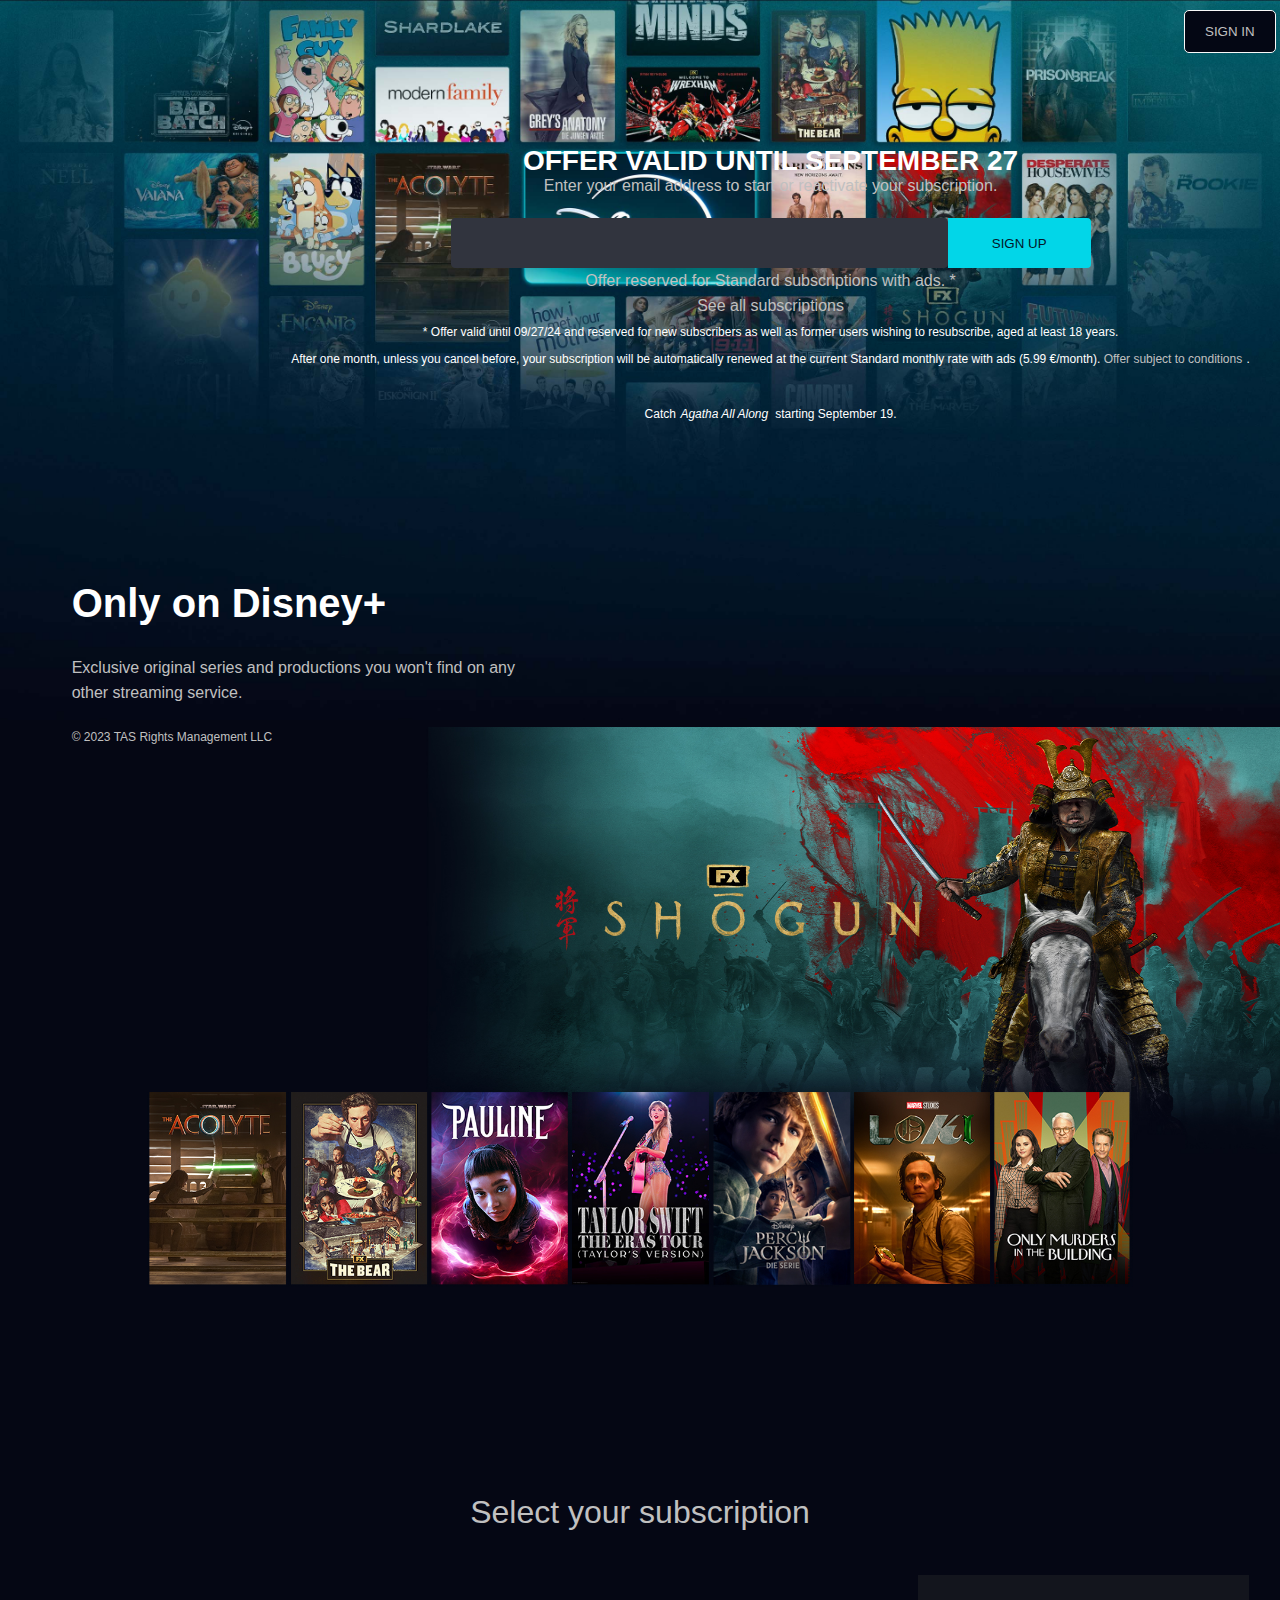
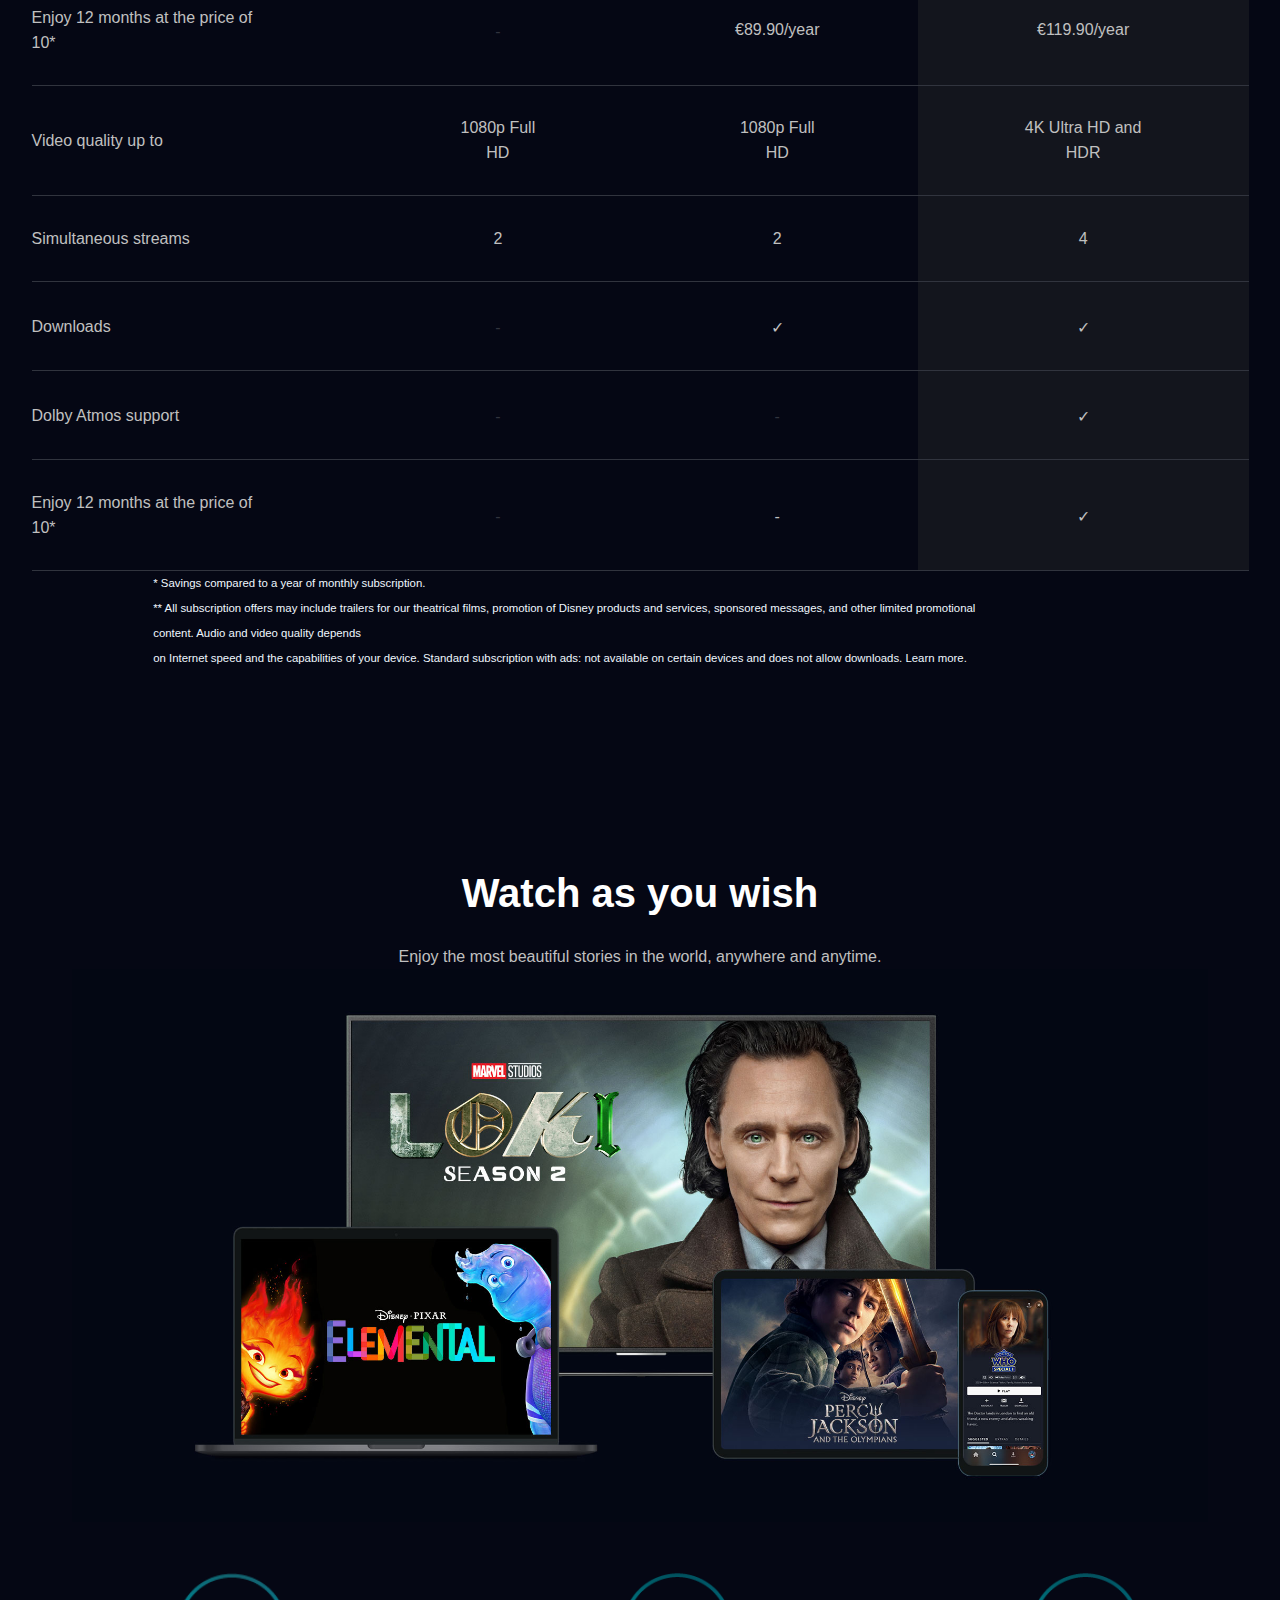
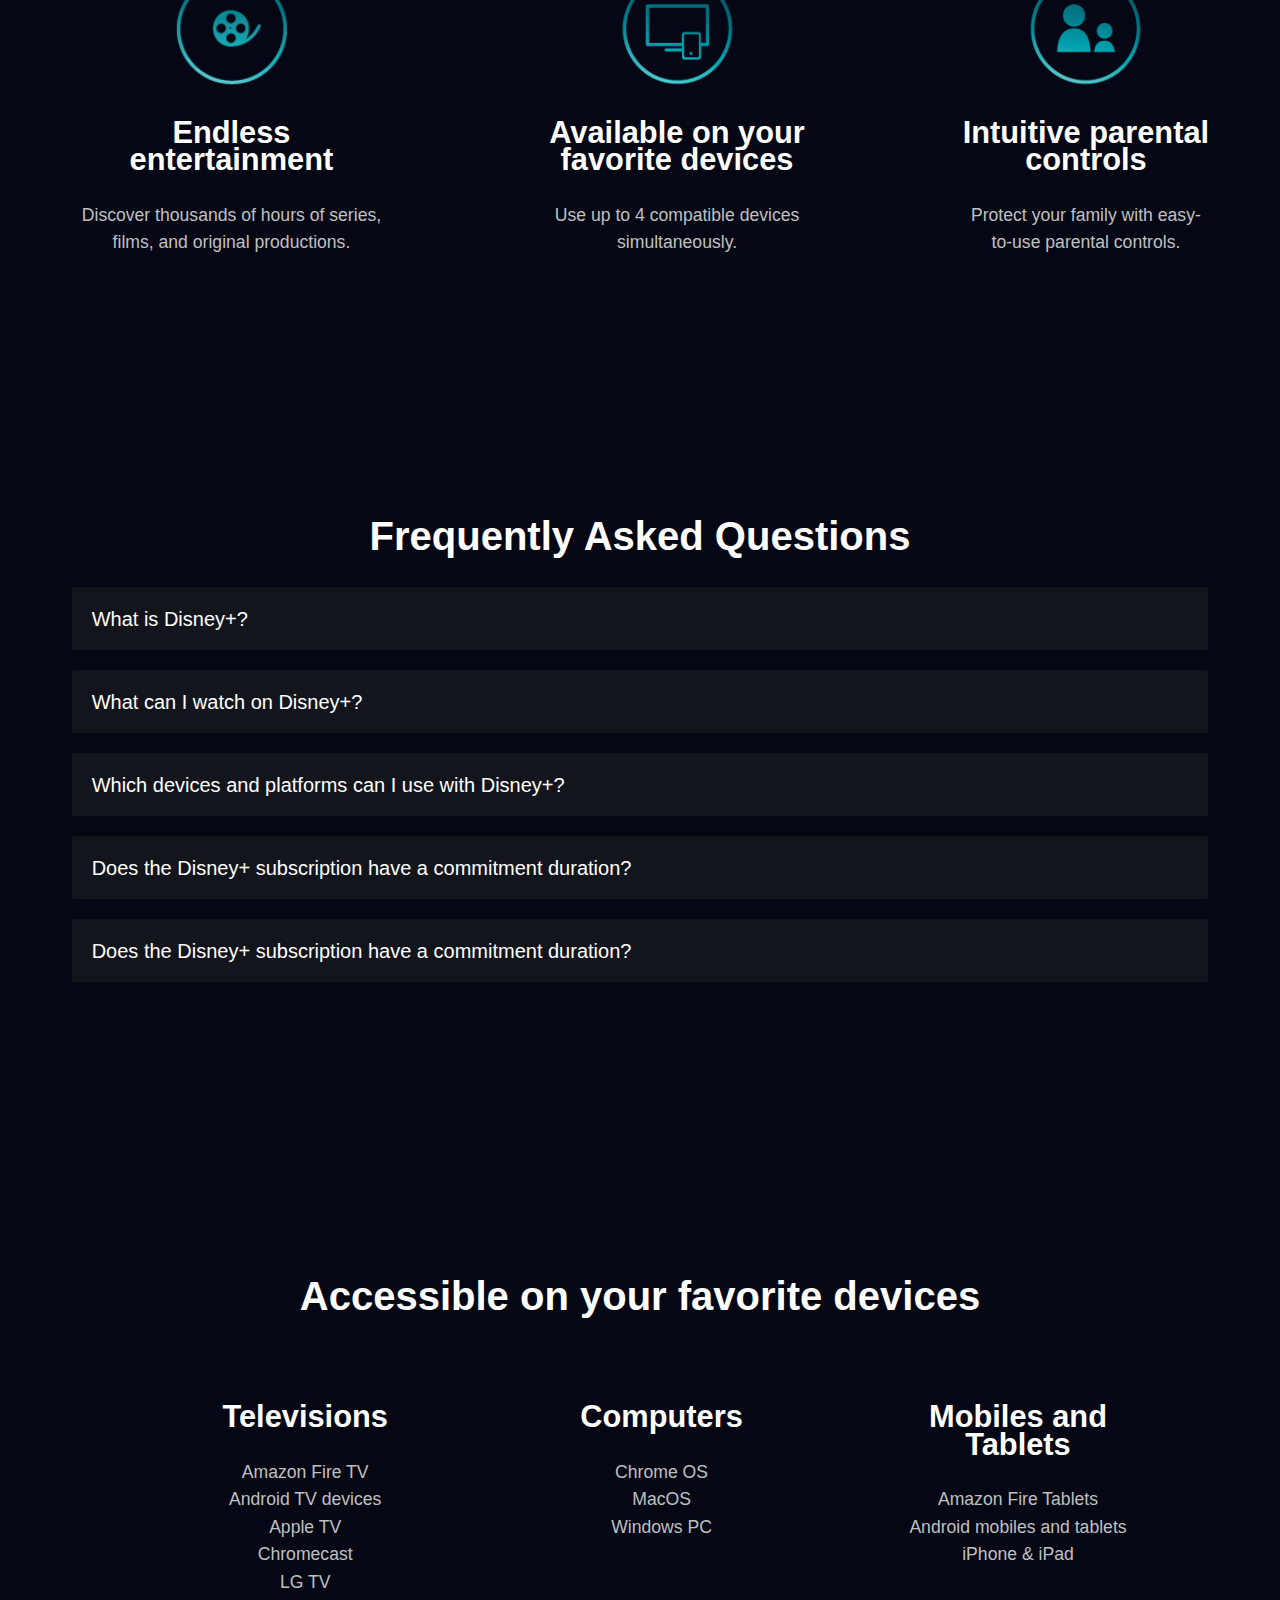
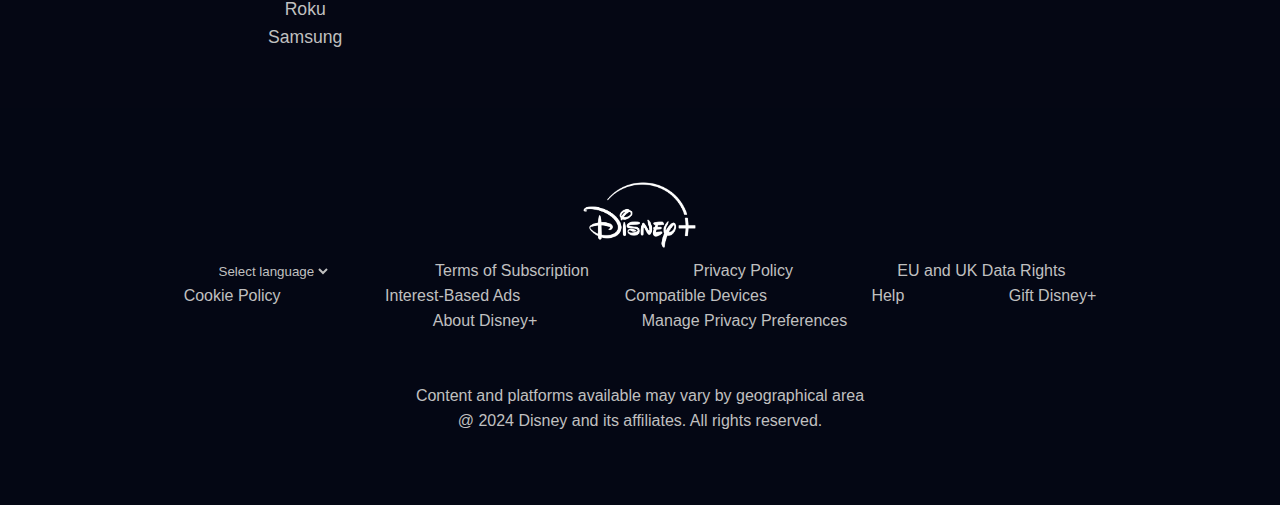
==== index-eng.html @ 4673ba77 "Add files via upload" ====
<!DOCTYPE html>
<html lang="en">

<head>
    <meta charset="UTF-8">
    <meta name="viewport" content="width=device-width, initial-scale=1.0">
    <title>Disney+ | Original Productions, Hit Movies, and Series</title>
    <link rel="icon" type="image" href="/img/favicon-v2.ico">
    <link rel="stylesheet" href="/css/style.css">
</head>

<body>

    <main>
        <section class="top-page">
            <a href="index.html"><button class="btn-1">SIGN IN</button></a>
            <img src="/img/original_2.jpeg" alt="signup">

            <div class="integrationcenter">
                <h3>OFFER VALID UNTIL SEPTEMBER 27</h3>
                <p class="offres">Enter your email address to start or reactivate your subscription.</p>
                <form id="form_0">
                    <div class="field">
                        <input id="email">
                    </div>
                    <div class="form-buttons">
                        <button class="register">
                            <span class="formspan">Sign Up</span>
                        </button>
                    </div>
                </form>

                <p class="offres">Offer reserved for Standard subscriptions with ads. *</p>
                <a class="lien" href="#">See all subscriptions</a>
                <p class="center">
                    <span class="xsmall">* Offer valid until 09/27/24 and reserved for new subscribers as well as
                        former users wishing to resubscribe, aged at least 18 years.</span><br>

                    <span class="xsmall">After one month, unless you cancel before, your subscription will be
                        automatically renewed at the current Standard monthly rate with ads (5.99 €/month).
                    </span>
                    <span class="xsmall"><a class="lien" href="#">Offer subject to conditions</a></span>
                    <span class="xsmall">.</span>
                    <br>
                    <br>
                    <span class="xsmall">Catch</span>
                    <i>
                        <span id="agatha" class="xsmall">Agatha All Along</span>
                    </i>
                    <span class="xsmall">starting September 19.</span>
                </p>
            </div>
            </img>
        </section>
        <img src="/img/original_4.jpeg" alt="content">
        <section class="align-content">
            <div class="integrationleft">
                <h2>
                    Only on Disney+
                </h2>
                <p>
                    Exclusive original series and productions you won't find on any
                <p>other streaming service.
                </p>
                <p class="xsmall"> © 2023 TAS Rights Management LLC</p>
            </div>
        </section>
        <div class="part3">
            <div class="title-tab">
                <center>
                    <h1>Select your subscription</h1>
                </center>
                <br>
                <br>
            </div>

            <div class="zone-tableau">
                <table>
                    <tr>
                        <td class="td1">Enjoy 12 months at the price of 10*</td>
                        <td class="td2">-<i class="fa fa-minus"></i></td>
                        <td>€89.90/year</td>
                        <td class="td4">€119.90/year</td>
                    </tr>

                    <tr></tr>
                    <td class="td1">Video quality up to</td>
                    <td>1080p Full HD</td>
                    <td>1080p Full HD</td>
                    <td class="td4">4K Ultra HD and HDR</td>
                    </tr>

                    <tr>
                        <td class="td1">Simultaneous streams</td>
                        <td>2</td>
                        <td>2</td>
                        <td class="td4">4</td>
                    </tr>

                    <tr>
                        <td class="td1">Downloads</td>
                        <td class="td2">-<i class="fa fa-minus"></i></td>
                        <td class="td3">✓<i class="fa fa-check"></i></td>
                        <td class="td4">✓<i class="fa fa-check"></i></td>
                    </tr>

                    <tr>
                        <td class="td1">Dolby Atmos support</td>
                        <td class="td2">-<i class="fa fa-minus"></i></td>
                        <td class="td2">-<i class="fa fa-minus"></i></td>
                        <td class="td4">✓<i class="fa fa-check"></i></td>
                    </tr>

                    <tr>
                        <td class="td1">Enjoy 12 months at the price of 10*</td>
                        <td class="td2">-<i class="fa fa-minus"></i></td>
                        <td class="td3">-<i class="fa fa-check"></i></td>
                        <td class="td4">✓<i class="fa fa-check"></i></td>
                    </tr>


                </table>
                <span class="tbl-txt">
                    <p>
                        * Savings compared to a year of monthly subscription. <br>
                        ** All subscription offers may include trailers for our theatrical films, promotion of Disney
                        products and services, sponsored messages, and other limited promotional content. Audio and video quality depends <br>
                        on Internet speed and the capabilities of your device. Standard subscription with ads: not available on certain devices and does not allow downloads. <a href="#">Learn more</a>.
                    </p>
                </span>
            </div>
                <section>
                    <h2>Watch as you wish</h2>
                    <p>Enjoy the most beautiful stories in the world, anywhere and anytime.</p>
                    <picture>
                        <img src="/img/original.jpeg" alt="loki">
                    </picture>
                    <ul class="grid-list2">
                        <li class="grid-center-item">
                            <picture>
                                <img class="logo" src="/img/logo-bobine-film.png" width="100" height="101"
                                    alt="film reel" loading="lazy">
                                <h3>Endless entertainment</h3>
                                <br>
                                <p>Discover thousands of hours of series, films, and original productions.</p>
                            </picture>
                        </li>
                        <li class="grid-center-item">
                            <picture>
                                <img class="logo" src="/img/logo-ecran-couleur.png" width="100" height="101"
                                    alt="screen" loading="lazy">
                                <h3>Available on your favorite devices</h3>
                                <br>
                                <p>Use up to 4 compatible devices simultaneously.</p>
                            </picture>
                        </li>
                        <li class="grid-center-item">
                            <picture>
                                <img class="logo" src="/img/original_9.png" width="100" height="101" alt="control"
                                    loading="lazy">
                                <h3>Intuitive parental controls</h3>
                                <br>
                                <p>Protect your family with easy-to-use parental controls.</p>
                            </picture>
                        </li>
                    </ul>
                </section>
                <section>
                    <h2>Frequently Asked Questions</h2>
                    <div class="faq-container dropdown">
                        <button class=" bloc-top">
                            <span>What is Disney+?</span>
                        </button>
                        <div class="bloc-links">
                            <ul>
                                <li>
                                    <span>
                                        Disney+ is the destination for the Disney, Pixar, Marvel, Star Wars, National
                                        Geographic, Star universes, and more.
                                    </span>
                                </li>
                            </ul>
                        </div>
                    </div>

                    <div class="dropdown">
                        <button class=" bloc-top">
                            <span>What can I watch on Disney+?</span>
                        </button>
                        <div class="bloc-links">
                            <ul>
                                <li>
                                    <span>
                                        Disney+ offers a collection of stories that continues to grow: <p>
                                            <br>
                                        • Exclusive original series and films <p>
                                            <br>
                                        • Timeless classics to recent hits from Walt Disney Animation Studios<p>
                                            <br>
                                        • More entertainment with comedies, dramas, stories inspired by true events, and many other contents<p>
                                            <br>
                                        • Touching stories for all ages animated by talented Pixar artists <p>
                                        <br>
                                        • The entire Star Wars saga and a large part of the Marvel cinematic universe <p>
                                        <br>
                                        • National Geographic documentaries, not to mention special productions and much more. <p>
                                        <br>
                                    </span>
                                </li>
                            </ul>
                        </div>
                    </div>

                    <div class="dropdown">
                        <button class="bloc-top">
                            <span>Which devices and platforms can I use with Disney+?</span>
                        </button>
                        <div class="bloc-links">
                            <ul>
                                <li>
                                    <span>
                                        • Premium (11.99 €/month or 119.90 €/year): Resolution up to 4K Ultra HD and HDR. 4 simultaneous streams. Downloads for offline viewing on up to 10 devices. Dolby Atmos sound on compatible content. Ad-free.<p>
                                        <br>
                                            • Standard (8.99 €/month or 89.90 €/year):
                                        Resolution up to 1080p Full HD. 2 simultaneous streams. Downloads for offline
                                        viewing
                                        on up to 10 devices. 5.1 surround sound on compatible content. Ad-free. <p>
                                            <br>
                                        • Standard with ads (5.99 €/month): Resolution up to 1080 p Full HD. 2 simultaneous
                                        streams.<p>
                                            <br>
                                         5.1 surround sound on compatible content. At the end of your
                                        subscription
                                        period, your subscription will automatically renew for the same period at the
                                        current
                                        Premium rate unless you cancel before or select a different offer. You can also
                                        gift a
                                        year of Disney+ to a friend or family member by clicking here. All subscription
                                        offers
                                        may include trailers for our theatrical films, promotional content for Disney
                                        products
                                        and services, sponsored messages, and other limited promotional content. Audio
                                        and video
                                        quality depends on internet speed and your device's capabilities. Standard
                                        subscription
                                        with ads: not available on certain devices, and does not allow downloads. Learn
                                        more.
                                    </span>
                                </li>
                            </ul>
                        </div>
                    </div>

                    <div class="dropdown">
                        <button class="bloc-top">
                            <span>Does the Disney+ subscription have a commitment duration?</span>
                        </button>
                        <div class="bloc-links">
                            <ul>
                                <li>
                                    <span>
                                        Disney+ is accessible on mobiles, web browsers, gaming consoles, TV boxes, and
                                        smart
                                        TVs. Click here for the complete list of compatible devices.
                                    </span>
                                </li>
                            </ul>
                        </div>
                    </div>

                    <div class="dropdown">
                        <button class="bloc-top">
                            <span>Does the Disney+ subscription have a commitment duration?</span>
                        </button>
                        <div class="bloc-links">
                            <ul>
                                <li>
                                    <span>
                                        Disney+ has no commitment, and you can cancel your subscription whenever you
                                        want.
                                        Cancellation will be effective at the end of the period for which you have paid.
                                        To
                                        unsubscribe, follow these 6 steps:

                                        Log in to www.DisneyPlus.com
                                        Select your profile
                                        Select Account
                                        Select your subscription
                                        Select Cancel Subscription
                                        Select Continue to cancel For more information, click here.
                                    </span>
                                </li>
                            </ul>
                        </div>
                    </div>
                    <script src="/jss/toggle-text.js"></script>
                </section>
                <section>
                    <h2>
                        Accessible on your favorite devices
                    </h2>
                    <ul class="grid-list">
                        <li class="grid-center-item2">
                            <picture>
                                <img class="logo2" src="/img/logo-television.png" alt="TV Icon" loading="lazy">
                            </picture>
                            <h3>Televisions</h3>
                            <br>
                            <p>
                                Amazon Fire TV<br>
                                Android TV devices<br>
                                Apple TV<br>
                                Chromecast<br>
                                LG TV<br>
                                Roku<br>
                                Samsung<br>
                            </p>
                        </li>
                        <li class="grid-center-item2">
                            <picture>
                                <img class="logo2" src="/img/logo-ecran-ordinateur.png" alt="Computer Icon"
                                    loading="lazy">
                            </picture>
                            <h3>Computers</h3>
                            <br>
                            <p>
                                Chrome OS<br>
                                MacOS<br>
                                Windows PC<br>
                            </p>
                        </li>
                        <li class="grid-center-item2">
                            <picture>
                                <img class="logo2" src="/img/logo-tablet.png" alt="Tablet Icon" loading="lazy">
                            </picture>
                            <h3>Mobiles and Tablets</h3>
                            <br>
                            <p>
                                Amazon Fire Tablets<br>
                                Android mobiles and tablets<br>
                                iPhone & iPad<br>
                            </p>
                        </li>
                        <li class="grid-center-item2">
                            <picture>
                                <img class="logo2" src="/img/logo-manette.png" alt="Game Console Icon" loading="lazy">
                            </picture>
                            <h3>Gaming Consoles</h3>
                            <br>
                            <p>
                                PS4<br>
                                PS5<br>
                                Xbox One<br>
                                Xbox Series X<br>
                                Xbox Series S<br>
                            </p>
                        </li>
                    </ul>
                </section>
    </main>
    <footer>
        <section>

            <div class="Disney">
                <picture>
                    <img class="logoD" src="/img/grand-logo-disney-plus.png" alt="Disney">
                </picture>
            </div>
            <div class="modalités">
                <ul class="grid-list3">
                    <select class="grid-center-item" id="language-select" onchange="changeLanguage()">
                        <option value="">Select language</option>
                        <option value="/index.html">Français</option>
                        <option value="/index-eng.html">English</option>
                    </select>

                    <script>
                        function changeLanguage() {
                            const select = document.getElementById('language-select');
                            const selectedValue = select.value;
                            if (selectedValue) {
                                window.location.href = selectedValue;
                            }
                        }
                    </script>
                    <li class="grid-center-item"><a href="#">Terms of Subscription</a></li>

                    <li class="grid-center-item"><a href="#">Privacy Policy</a></li>

                    <li class="grid-center-item"><a href="#">EU and UK Data Rights</a></li>

                    <li class="grid-center-item"><a href="#">Cookie Policy</a></li>

                    <li class="grid-center-item"><a href="#">Interest-Based Ads</a></li>

                    <li class="grid-center-item"><a href="#">Compatible Devices</a></li>

                    <li class="grid-center-item"><a href="#">Help</a></li>

                    <li class="grid-center-item"><a href="#">Gift Disney+</a></li>

                    <li class="grid-center-item"><a href="#">About Disney+</a></li>

                    <li class="grid-center-item"><a href="#">Manage Privacy Preferences</a></li>

                </ul>
            </div>

            <div class="copyright">
                <br>
                <br>
                <p>Content and platforms available may vary by geographical area</p>
                <p>@ 2024 Disney and its affiliates. All rights reserved.</p>
            </div>

        </section>
    </footer>
</body>

</html>
---- css/style.css ----
/* Réinitialisation des marges et paddings par défaut, et définition de la police globale */
* {
    margin: 0;
    padding: 0;
    font-family: sans-serif; /* Police sans-serif par défaut */
    font-style: normal;
    text-decoration: none;
    box-sizing: border-box; /* Facilite la gestion des tailles d'éléments */
    color: rgb(192, 192, 192); /* Couleur de texte par défaut */
    font-weight: 400;
    line-height: 25px; /* Hauteur de ligne pour améliorer la lisibilité */
    size: 18px; 
  }
  
  /* Styles pour les images, les rendant adaptables */
  img {
    width: 100%; /* Largeur complète */
    height: 100%; /* Hauteur complète */
    position: static; /* Position par défaut */
  }
  
  /* Styles pour le bouton principal */
  .btn-1 {
    padding: 8px 20px; /* Espacement interne */
    background-color: #040714; /* Couleur de fond sombre */
    border-radius: 5px; /* Coins arrondis */
    border: 1px solid #f9f9f9; /* Bordure claire */
    position: absolute; /* Positionnement absolu */
    margin-top: 10px; /* Marge supérieure */
    float: right; /* Alignement à droite */
    margin-left: 92.5%; /* Positionnement horizontal */
    cursor: pointer; /* Changement de curseur au survol */
  }
  
  /* Effets de survol pour le bouton */
  .btn-1:hover {
    background-color: rgb(224, 247, 247); /* Changement de couleur au survol */
    border-color: rgba(0, 0, 0, 0.8); /* Changement de couleur de bordure */
    transition: all .2s ease 0s; /* Transition douce */
    color: #040714; /* Changement de couleur de texte */
  }
  
  /* Flexbox pour la première section */
  .first {
    display: flex; /* Utilisation de flexbox */
  }
  
  /* Positionnement de la deuxième partie */
  .part2 {
    margin-bottom: 10%; /* Marge inférieure */
    position: absolute; /* Positionnement absolu */
  }
  
  /* Navigation principale (avant le défilement) */
  .nav-pre-sticky {
    width: 1054px; /* Largeur définie */
    height: 70px; /* Hauteur fixe */
    float: right; /* Alignement à droite */
    display: flex; /* Flexbox pour aligner les éléments */
    pointer-events: auto; /* Activation des événements de pointeur */
    position: absolute; /* Positionnement absolu */
  }
  
  /* Liste de navigation */
  .nav-list {
    justify-content: flex-end; /* Alignement à droite */
    width: 982px; /* Largeur fixe */
    height: 60px; /* Hauteur fixe */
    margin: 5px; /* Marge */
  }
  
  /* Éléments de la liste de navigation */
  .nav-list-item {
    list-style: none; /* Suppression des puces */
    width: auto; /* Largeur automatique */
    height: 50px; /* Hauteur fixe */
    margin: 5px; /* Marge */
    display: inline-flex; /* Alignement en ligne */
    background: rgba(0, 0, 0, 0.8); /* Couleur de fond semi-transparente */
    border: 1px solid silver; /* Bordure argentée */
    text-align: center; /* Centrage du texte */
    cursor: pointer; /* Curseur de main */
    align-items: center; /* Alignement vertical */
    vertical-align: middle; /* Alignement vertical */
    letter-spacing: 1.76px; /* Espacement entre les lettres */
    border-radius: 4px; /* Coins arrondis */
    padding: 0 16px; /* Espacement horizontal */
  }
  
  /* Style pour les éléments de la navigation au survol */
  .nav-list-item:hover {
    background-color: rgb(224, 247, 247); /* Changement de couleur au survol */
    border-color: rgba(0, 0, 0, 0.8); /* Changement de couleur de bordure */
    transition: all .2s ease 0s; /* Transition douce */
  }
  
  /* Styles pour les éléments de type 'item' */
  .item {
    width: auto; /* Largeur automatique */
    display: inline-flex; /* Alignement en ligne */
    text-transform: uppercase; /* Texte en majuscules */
    cursor: pointer; /* Curseur de main */
  }
  
  /* Changement de couleur au survol des items */
  .item:hover {
    color: black; /* Changement de couleur au survol */
  }
  
  /* Styles pour les sections de prix */
  .prix {
    width: 1839px; /* Largeur fixe */
    height: 337px; /* Hauteur fixe */
  }
  
  /* Styles de l'élément principal */
  main {
    background-color: #050714; /* Couleur de fond sombre */
  }
  
  /* En-tête */
  header {
    position: absolute; /* Positionnement absolu */
    width: 100%; /* Largeur complète */
  }
  
  /* Styles pour les légendes des tableaux */
  caption {
    caption-side: bottom; /* Position de la légende en bas */
    padding: 10px; /* Espacement */
    text-align: left; /* Alignement à gauche */
  }
  
  /* Logo */
  .logo {
    width: 100px; /* Largeur fixe du logo */
    height: 101px; /* Hauteur fixe du logo */
  }
  
  /* Styles supplémentaires pour les sections de prix */
  .prix {
    width: 700px; /* Largeur réduite pour une autre section */
    height: 128px; /* Hauteur fixe */
  }
  
  /* Styles pour les divs */
  div {
    height: auto; /* Hauteur automatique */
  }
  
  /* Styles pour les titres h3 */
  h3 {
    color: white; /* Couleur blanche */
    font-weight: bold; /* Texte en gras */
    font-size: 28px; /* Taille de police */
    margin-top: 24px; /* Marge supérieure */
    margin-bottom: 0; /* Pas de marge inférieure */
  }
  
  /* Styles pour les sous-titres */
  .subs {
    font-size: 16px; /* Taille de police pour les sous-titres */
    margin-top: 24px; /* Marge supérieure */
  }
  
  /* Styles pour les annonces */
  .ads {
    font-size: 16px; /* Taille de police pour les annonces */
    margin-top: 24px; /* Marge supérieure */
    margin: 20px 0 0; /* Marges */
  }
  
  /* Styles pour les liens */
  .link {
    margin-top: 24px; /* Marge supérieure */
    margin: 20px 0 0; /* Marges */
    border: none; /* Pas de bordure */
    color: #f9f9f9; /* Couleur de texte */
    cursor: pointer; /* Curseur de main */
    padding: 0; /* Pas de remplissage */
    text-align: inherit; /* Alignement de texte par défaut */
    text-decoration: underline; /* Soulignement */
  }
  
  /* Styles pour les petits textes */
  .xsmall {
    font-size: 12px; /* Taille de police réduite */
    margin-top: 24px; /* Marge supérieure */
    margin: 20px 0 0; /* Marges */
  }
  
  /* Style spécifique pour un élément avec l'ID 'agatha' */
  #agatha {
    font-style: italic; /* Italique */
  }
  
  /* Styles pour les listes en grille */
  .grid-list {
    gap: 24px; /* Espace entre les éléments */
    padding-left: 0; /* Pas de remplissage gauche */
    display: flex; /* Utilisation de flexbox */
    padding-left: 10%; /* Remplissage gauche */
    scale: 110%; /* Mise à l'échelle */
    padding-top: 15px; /* Remplissage supérieur */
  }
  
  /* Styles pour la deuxième liste en grille */
  .grid-list2 {
    gap: 24px; /* Espace entre les éléments */
    display: flex; /* Utilisation de flexbox */
    scale: 110%; /* Mise à l'échelle */
    margin-top: 5%; /* Marge supérieure */
  }
  
  /* Styles pour les sections */
  section {
    text-align: center; /* Centrage du texte */
    background-position: 50%; /* Position de fond */
    background-repeat: no-repeat; /* Pas de répétition de fond */
    background-size: cover; /* Couverture de fond */
    box-sizing: border-box; /* Gestion des tailles d'éléments */
    padding: 5.6vw; /* Remplissage responsive */
    position: relative; /* Position relative */
  }
  
  /* Styles pour les éléments centrés dans la grille */
  .grid-center-item {
    box-sizing: border-box; /* Gestion des tailles d'éléments */
    display: flex; /* Utilisation de flexbox */
    flex-direction: column; /* Direction de la colonne */
    list-style: none; /* Suppression des puces */
    position: relative; /* Position relative */
    display: inline-block; /* Alignement en ligne */
    margin: 0 50px; /* Marges latérales */
    align-items: center; /* Alignement centré */
  }
  
  /* Styles pour les titres h2 */
  h2 {
    color: white; /* Couleur blanche */
    font-weight: 700; /* Gras */
    font-size: 40px; /* Taille de police */
    line-height: 1.4px; /* Hauteur de ligne */
    margin-bottom: 50px; /* Marge inférieure */
    margin-top: 150px; /* Marge supérieure */
  }
  
  /* Styles pour la section FAQ */
  .faq {
    background-color: #13151d; /* Couleur de fond sombre */
    box-sizing: border-box; /* Gestion des tailles d'éléments */
    margin-top: 16px; /* Marge supérieure */
    text-align: left; /* Alignement à gauche */
    width: 100%; /* Largeur complète */
    height: 72px; /* Hauteur fixe */
  }
  
  /* Styles pour les boutons avec un signe plus */
  .plus::before {
    content: "+"; /* Affiche un signe plus */
    color: white; /* Couleur blanche */
    font-size: 40px; /* Taille de police */
  }
  
  /* Style pour le bouton FAQ */
  .faq-button {
    background: 0 0; /* Pas de fond */
    border: none; /* Pas de bordure */
    cursor: pointer; /* Curseur de main */
    margin: 0; /* Pas de marge */
    padding: 24px; /* Remplissage */
    text-align: inherit; /* Alignement de texte par défaut */
    width: 100%; /* Largeur complète */
  }
  
  /* Styles pour les éléments span */
  span {
    color: white; /* Couleur blanche */
    font-style: bold; /* Texte en gras (non valide, utiliser font-weight à la place) */
  }
  
  /* Logo pour un autre élément */
  .logo2 {
    width: 200px; /* Largeur fixe du logo */
  }
  
  /* Styles pour les éléments de la grille */
  .grid-center-item2 {
    box-sizing: border-box; /* Gestion des tailles d'éléments */
    display: flex; /* Utilisation de flexbox */
    flex-direction: column; /* Direction de la colonne */
    list-style: none; /* Suppression des puces */
    position: relative; /* Position relative */
    align-items: center; /* Alignement centré */
    margin: 0 50px; /* Marges latérales */
  }
  
  /* Styles pour le pied de page */
  footer {
    background: #040714; /* Couleur de fond sombre */
  }
  
  /* Logo pour le pied de page */
  .logoD {
    width: 120px; /* Largeur fixe du logo */
    height: 72px; /* Hauteur fixe du logo */
  }
  
  /* Alignement des contenus */
  .align-content {
    align-items: center; /* Alignement vertical centré */
    display: flex; /* Utilisation de flexbox */
    text-align: start; /* Alignement de texte au début */
  }
  
  /* Styles pour le contenu supérieur */
  .align-content2 {
    padding: 0%; /* Pas de remplissage */
    margin: 0%; /* Pas de marge */
  }
  
  /* Styles pour la partie supérieure de la page */
  .top-page {
    padding: 0%; /* Pas de remplissage */
    margin: 0%; /* Pas de marge */
  }
  
  /* Styles pour le centre d'intégration */
  .integrationcenter {
    position: absolute; /* Positionnement absolu */
    text-align: center; /* Centrage du texte */
    z-index: 1; /* Z-index pour la superposition */
    bottom: 300px; /* Position à 300px du bas */
    left: 22.75%; /* Positionnement horizontal */
  }
  
  /* Alignement à gauche pour un élément d'intégration */
  .integrationleft {
    position: absolute; /* Positionnement absolu */
    text-align: left; /* Alignement à gauche */
    z-index: 1; /* Z-index pour la superposition */
    margin-left: 0%; /* Pas de marge gauche */
    bottom: 750px; /* Position à 750px du bas */
  }
  
  /* Styles pour le formulaire */
  form {
    margin-top: 20px; /* Marge supérieure */
    display: flex; /* Utilisation de flexbox */
    max-width: 640px; /* Largeur maximale */
    margin-left: auto; /* Centrage horizontal */
    margin-right: auto; /* Centrage horizontal */
  }
  
  /* Styles pour les champs du formulaire */
  .field {
    flex-grow: 1; /* Croissance flexible */
    width: auto; /* Largeur automatique */
  }
  
  /* Styles pour le champ email */
  #email {
    border-radius: 4px 0 0 4px; /* Coins arrondis */
    box-sizing: border-box; /* Gestion des tailles d'éléments */
    width: 100%; /* Largeur complète */
    height: 50px; /* Hauteur fixe */
    padding: 0 12px; /* Remplissage horizontal */
    background-color: #31343e; /* Couleur de fond sombre */
    border: 1px solid #31343e; /* Bordure sombre */
    border-radius: 4px; /* Coins arrondis */
    color: silver; /* Couleur de texte */
    display: block; /* Affichage en bloc */
    font-size: inherit; /* Taille de police héritée */
  }
  
  /* Styles pour les boutons du formulaire */
  .form-buttons {
    align-items: center; /* Alignement vertical centré */
    border-radius: 4px; /* Coins arrondis */
    box-sizing: border-box; /* Gestion des tailles d'éléments */
    cursor: pointer; /* Curseur de main */
    display: inline-flex; /* Alignement en ligne */
    justify-content: center; /* Centrage horizontal */
    text-align: center; /* Centrage du texte */
    transition: all .2s ease 0s; /* Transition douce */
    vertical-align: middle; /* Alignement vertical */
    font-weight: 400; /* Poids normal */
    letter-spacing: 1.76px; /* Espacement entre les lettres */
    text-decoration: none; /* Pas de soulignement */
  }
  
  /* Styles pour le bouton d'enregistrement */
  .register {
    background: #02d6e8; /* Couleur de fond claire */
    color: #02172a; /* Couleur de texte sombre */
    height: 50px; /* Hauteur fixe */
    max-width: 260px; /* Largeur maximale */
    padding: 8px 14px; /* Remplissage interne */
    border-radius: 0 4px 4px 0; /* Coins arrondis */
    margin: 0; /* Pas de marge */
    width: 100%; /* Largeur complète */
    border: none; /* Pas de bordure */
    font-family: inherit; /* Héritage de la police */
    cursor: pointer; /* Curseur de main */
    text-align: center; /* Centrage du texte */
  }
  
  /* Effet de survol pour le bouton d'enregistrement */
  .register:hover {
    background: #02B6C5; /* Changement de couleur au survol */
  }
  
  /* Styles pour les éléments span dans le formulaire */
  .formspan {
    text-transform: uppercase; /* Texte en majuscules */
    color: #02172a; /* Couleur de texte sombre */
  }
  
  /* Styles pour le menu déroulant */
  .dropdown {
    max-width: 100%; /* Largeur maximale */
    height: 63px; /* Hauteur fixe */
    margin: 20px auto; /* Marge verticale */
    transition: height 0.4s ease-in-out; /* Transition pour l'animation */
    clip-path: polygon(0% 0%, 100% 0%, 100% 100%, 0% 100%); /* Forme personnalisée */
    background-color: #13151d; /* Couleur de fond sombre */
    text-align: left; /* Alignement à gauche */
  }
  
  /* Styles pour la partie supérieure du menu déroulant */
  .bloc-top {
    margin: 0; /* Pas de marge */
    padding: 20px; /* Remplissage */
    display: block; /* Affichage en bloc */
    width: 100%; /* Largeur complète */
    border: none; /* Pas de bordure */
    outline: none; /* Pas de contour */
    font-size: 20px; /* Taille de police */
    display: flex; /* Utilisation de flexbox */
    justify-content: space-between; /* Espacement entre les éléments */
    align-items: center; /* Alignement centré */
    background: #13151D; /* Couleur de fond sombre */
    color: #f1f1f1; /* Couleur de texte claire */
    cursor: pointer; /* Curseur de main */
    border-radius: 5px; /* Coins arrondis */
    text-align: inherit; /* Alignement de texte par défaut */
  }
  
  /* Styles pour les images dans le bloc supérieur */
  .bloc-top img {
    width: 20px; /* Largeur fixe */
  }
  
  /* Styles pour les liens dans le menu déroulant */
  .bloc-links {
    padding: 0 22px; /* Remplissage latéral */
  }
  
  /* Styles pour les éléments de la liste dans le menu déroulant */
  .bloc-links li {
    list-style-type: none; /* Suppression des puces */
  }
  
  /* Styles pour les textes dans les éléments de la liste */
  .bloc-links li span {
    font-size: 18px; /* Taille de police */
    color: #f1f1f1; /* Couleur de texte claire */
    margin-left: 5px; /* Marge gauche */
  }
  
  /* Styles pour le dernier élément de la liste */
  .bloc-links li:last-child {
    padding-bottom: 2px; /* Marge inférieure */
  }
  
  /* Styles pour le contenu du menu déroulant */
  .dropdown-content {
    display: none; /* Masqué par défaut */
    position: absolute; /* Positionnement absolu */
    left: 50%; /* Positionnement horizontal */
    transform: translateX(-50%); /* Centrage horizontal */
    background-color: #13151d; /* Couleur de fond sombre */
    box-shadow: 0 8px 16px rgba(0, 0, 0, 0.2); /* Ombre */
    z-index: 1; /* Z-index pour la superposition */
  }
  
  /* Affichage du contenu lors du survol */
  .bloc-top:hover + .dropdown-content {
    display: block; /* Affichage au survol */
  }
  
  /* Styles pour les éléments enfants dans le menu déroulant */
  .dropdown-content li {
    padding: 8px 16px; /* Espacement interne */
    border-bottom: 1px solid rgba(255, 255, 255, 0.1); /* Bordure inférieure */
  }
  
  /* Couleur de fond au survol des éléments du menu déroulant */
  .dropdown-content li:hover {
    background-color: #2e2e2e; /* Changement de couleur au survol */
  }
  
  /* Styles pour les boutons de fermeture */
  .close-button {
    position: absolute; /* Positionnement absolu */
    top: 10px; /* Position verticale */
    right: 10px; /* Position horizontale */
    cursor: pointer; /* Curseur de main */
    font-size: 24px; /* Taille de police */
    color: white; /* Couleur blanche */
  }
  
  /* Styles pour les modales */
  .modal {
    display: none; /* Masqué par défaut */
    position: fixed; /* Positionnement fixe */
    z-index: 999; /* Z-index pour la superposition */
    left: 0; /* Position horizontale */
    top: 0; /* Position verticale */
    width: 100%; /* Largeur complète */
    height: 100%; /* Hauteur complète */
    overflow: auto; /* Défilement si nécessaire */
    background-color: rgb(0,0,0); /* Fond noir transparent */
  }
  
  /* Styles pour le contenu de la modale */
  .modal-content {
    background-color: #fefefe; /* Couleur de fond clair */
    margin: 15% auto; /* Marge verticale */
    padding: 20px; /* Remplissage */
    border: 1px solid #888; /* Bordure */
    width: 80%; /* Largeur */
  }
  
  /* Styles pour le fond de la modale */
  .modal-background {
    background-color: rgba(0, 0, 0, 0.7); /* Fond sombre semi-transparent */
    position: fixed; /* Positionnement fixe */
    top: 0; /* Position verticale */
    left: 0; /* Position horizontale */
    width: 100%; /* Largeur complète */
    height: 100%; /* Hauteur complète */
    z-index: 998; /* Z-index pour la superposition */
  }
  
  /* Styles pour les éléments du formulaire dans la modale */
  .modal form {
    margin: 0; /* Pas de marge */
  }
  
  /* Styles pour les boutons de la modale */
  .modal .modal-button {
    background-color: #040714; /* Couleur de fond sombre */
    color: white; /* Couleur de texte blanche */
    padding: 10px 20px; /* Remplissage */
    border: none; /* Pas de bordure */
    border-radius: 5px; /* Coins arrondis */
    cursor: pointer; /* Curseur de main */
  }
  
  /* Effet de survol pour les boutons de la modale */
  .modal .modal-button:hover {
    background-color: #02d6e8; /* Changement de couleur au survol */
  }
  
  /* Styles pour le bouton de fermeture dans la modale */
  .modal .close-button {
    color: #aaa; /* Couleur gris clair */
    float: right; /* Alignement à droite */
    font-size: 28px; /* Taille de police */
    font-weight: bold; /* Texte en gras */
    line-height: 28px; /* Hauteur de ligne */
    cursor: pointer; /* Curseur de main */
  }
  
  /* Changement de couleur au survol du bouton de fermeture */
  .modal .close-button:hover,
  .modal .close-button:focus {
    color: black; /* Changement de couleur au survol */
    text-decoration: none; /* Pas de soulignement */
  }
  * {
    margin: 0;
    padding: 0;
    font-family: sans-serif;
    font-style: normal;
    text-decoration: none;
    box-sizing: border-box;
    color: rgb(192, 192, 192);
    font-weight: 400;
    line-height: 25px;
    size: 18px;
  
  }
  
  img {
    width: 100%;
    height: 100%;
    position: static;
  
  }
  
  
  .btn-1 {
    padding: 8px;
    padding-left: 20px;
    padding-right: 20px;
    background-color: #040714;
    border-radius: 5px;
    border: 1px;
    border-style: solid;
    border-color: #f9f9f9;
    position: absolute;
    margin-top: 10px;
    float: right;
    margin-left: 92.5%;
    cursor: pointer;
  }
  
  .btn-1:hover {
    background-color: rgb(224, 247, 247);
    border-color: rgba(0, 0, 0, 0.8);
    transition: all .2s ease 0s;
    color: #040714;
  }
  
  
  .first {
    display: flex;
  }
  
  .part2 {
    margin-bottom: 10%;
    position: absolute;
  }
  
  
  
  .nav-pre-sticky {
    width: 1054px;
    height: 70px;
    float: right;
    display: flex;
    pointer-events: auto;
    position: absolute;
  
  }
  
  .nav-list {
    justify-content: flex-end;
    width: 982px;
    height: 60px;
    margin: 5px;
  }
  
  
  
  .nav-list-item {
    list-style: none;
    width: auto;
    height: 50px;
    margin: 5px;
    display: inline-flex;
    background: rgba(0, 0, 0, 0.8);
    background-size: 50px;
    border: 1px;
    border-color: silver;
    border-style: solid;
    text-align: center;
    cursor: pointer;
    align-items: center;
    vertical-align: middle;
    letter-spacing: 1.76px;
    border-radius: 4px;
    padding-left: 16px;
    padding-right: 16px;
    float: right;
  
  }
  
  .nav ul li {
    display: inline-block;
  }
  
  .nav-list-item:hover {
    background-color: rgb(224, 247, 247);
    border-color: rgba(0, 0, 0, 0.8);
    transition: all .2s ease 0s;
  
  }
  
  .item {
    width: auto;
    display: inline-flex;
    text-transform: uppercase;
    cursor: pointer;
  }
  
  
  .item:hover {
    color: black;
  }
  
  
  
  .prix {
    width: 1839px;
    height: 337px;
  }
  
  main {
    background-color: #050714;
  
  }
  
  header {
    position: absolute;
    width: 100%;
  }
  
  caption {
    caption-side: bottom;
    padding: 10px;
    text-align: left;
  }
  
  .logo {
    width: 100px;
    height: 101px;
  
  }
  
  .prix {
    width: 700px;
    height: 128px;
  }
  
  
  div {
    height: auto;
  }
  
  
  
  h3 {
    color: white;
    font-style: bold;
    font-size: 28px;
    margin-top: 24px;
    margin-bottom: 0;
  }
  
  .subs {
    font-size: 16px;
    margin-top: 24px;
  }
  
  .ads {
    font-size: 16px;
    margin-top: 24px;
    margin: 20px 0 0;
  }
  
  .link {
    margin-top: 24px;
    margin: 20px 0 0;
    border: none;
    color: #f9f9f9;
    cursor: pointer;
    padding: 0;
    text-align: inherit;
    text-decoration: underline;
  }
  
  .xsmall {
    font-size: 12px;
    margin-top: 24px;
    margin: 20px 0 0;
  }
  
  #agatha {
    font-style: italic;
  }
  
  .grid-list {
    gap: 24px;
    padding-left: 0;
    display: flex;
    padding-left: 10%;
    scale: 110%;
    padding-top: 15px;
  }
  
  .grid-list2 {
    gap: 24px;
  
    display: flex;
  
    scale: 110%;
    margin-top: 5%;
  }
  
  section {
    text-align: center;
    background-position: 50%;
    background-repeat: no-repeat;
    background-size: cover;
    box-sizing: border-box;
    padding: 5.6vw;
    position: relative;
  }
  
  .grid-center-item {
    box-sizing: border-box;
    display: flex;
    flex-direction: column;
    list-style: none;
    position: relative;
    display: inline-block;
    margin: 0 50px;
    align-items: center;
  
  }
  
  h2 {
    color: white;
    font-weight: 700;
    font-size: 40px;
    line-height: 1, 4px;
    margin-bottom: 50px;
    margin-top: 150px;
  }
  
  .faq {
    background-color: #13151d;
    box-sizing: border-box;
    margin-top: 16px;
    text-align: left;
    width: 100%;
    height: 72px;
  
  }
  
  .plus::before {
    content: "+";
    color: white;
    font-size: 40px;
  }
  
  .plus::after {
    content: "";
  }
  
  
  .faq-button {
    background: 0 0;
    border: none;
    cursor: pointer;
    margin: 0;
    padding: 24px;
    text-align: inherit;
    width: 100%;
  }
  
  
  span {
    color: white;
    font-style: bold;
  
  }
  
  .logo2 {
    width: 200px;
  }
  
  .grid-center-item2 {
    box-sizing: border-box;
    display: flex;
    flex-direction: column;
    list-style: none;
    position: relative;
    align-items: center;
    margin: 0 50px;
  }
  
  footer {
    background: #040714;
  }
  
  .logoD {
    width: 120px;
    height: 72px;
  }
  
  
  
  .align-content {
    align-items: center;
    display: flex;
    text-align: start;
  }
  
  .align-content2 {
    padding: 0%;
    margin: 0%;
  }
  
  .top-page {
    padding: 0%;
    margin: 0%;
  }
  
  .integrationcenter {
    position: absolute;
    text-align: center;
    z-index: 1;
    bottom: 300px;
    left: 22.75%;
  }
  
  
  .integrationleft {
    position: absolute;
    text-align: left;
    z-index: 1;
    margin-left: 0%;
    bottom: 750px;
  }
  
  form {
    margin-top: 20px;
    display: flex;
    max-width: 640px;
    margin-left: auto;
    margin-right: auto;
  }
  
  
  .field {
    flex-grow: 1;
    width: auto;
  }
  
  
  
  #email {
    border-radius: 4px 0 0 4px;
    box-sizing: border-box;
    width: 100%;
    height: 50px;
    padding: 0 12px;
    background-color: #31343e;
    border: 1px solid #31343e;
    border-radius: 4px;
    color: silver;
    display: block;
    font-size: inherit;
  
  }
  
  .form-buttons {
    align-items: center;
    border-radius: 4px;
    box-sizing: border-box;
    cursor: pointer;
    display: inline-flex;
    justify-content: center;
    text-align: center;
    transition: all .2s ease 0s;
    vertical-align: middle;
    font-weight: 400;
    letter-spacing: 1.76px;
    text-decoration: none;
  }
  
  .register {
    background: #02d6e8;
    color: #02172a;
    height: 50px;
    max-width: 260px;
    padding: 8px 14px;
    border-radius: 0 4px 4px 0;
    margin: 0;
    padding-left: 44px;
    padding-right: 44px;
    width: 100%;
    border: none;
    font-family: inherit;
    cursor: pointer;
    text-align: center;
  }
  
  .register:hover {
    background: #02B6C5;
  
  }
  
  
  
  .formspan {
    text-transform: uppercase;
    color: #02172a;
  }
  
  .dropdown {
  
  
    max-width: 100%;
  
  
    height: 63px;
  
  
    margin: 20px auto;
  
  
    transition: height 0.4s ease-in-out;
  
  
    clip-path: polygon(0% 0%, 100% 0%, 100% 100%, 0% 100%);
  
  
    background-color: #13151d;
  
  
    text-align: left;
  
  
  }
  
  
  
  .bloc-top {
  
  
    margin: 0;
  
  
    padding: 20px;
  
  
    display: block;
  
  
    width: 100%;
  
  
    border: none;
  
  
    outline: none;
  
  
    font-size: 20px;
  
  
    display: flex;
  
  
    justify-content: space-between;
  
  
    align-items: center;
  
  
    background: #13151D;
  
  
    color: #f1f1f1;
  
  
    cursor: pointer;
  
  
    border-radius: 5px;
  
  
    text-align: inherit;
  
  
  }
  
  
  
  .bloc-top img {
  
  
    width: 20px;
  
  
  }
  
  
  
  
  
  
  .bloc-links {
  
  
    padding: 0 22px;
  
  
  }
  
  
  
  .bloc-links li {
  
  
    list-style-type: none;
  
  
  }
  
  
  
  
  
  
  .bloc-links li span {
  
  
    font-size: 18px;
  
  
    color: #f1f1f1;
  
  
    margin-left: 5px;
  
  
  }
  
  
  
  .bloc-links li:last-child {
  
  
    padding-bottom: 2px;
  
  
  }
  
  select {
    background-color: transparent;
    border: 0;
  }
  
  
  table {
    border-collapse: collapse;
    display: grid;
    justify-content: center;
    max-width: 1217px;
  }
  
  td {
  
    padding: 30px 90px;
    text-align: center;
    border-bottom: 1px solid;
    border-color: #31343E;
  }
  
  .td1 {
    text-align: left;
    padding-left: 0;
  }
  
  .td2 {
    color: #31343E;
  }
  
  i {
    font-size: 25px;
  }
  
  .td4 {
    background-color: #13151D;
  }
  
  .tbl-txt p {
    color: aliceblue;
    text-align: left;
    width: 80%;
    padding-left: 10%;
    font-size: 11.4px;
  }
  
  .tbl-txt a {
    color: aliceblue;
  }
  
  .ttle-tab {
    color: #fff;
  }
  
  .tbl-txt {
    text-align: left;
  
  }
  
  .zone-tableau{
    display: flex;
    flex-direction: column;
    margin-left: auto;
    margin-right: auto;
    max-width: 1217px;
  }
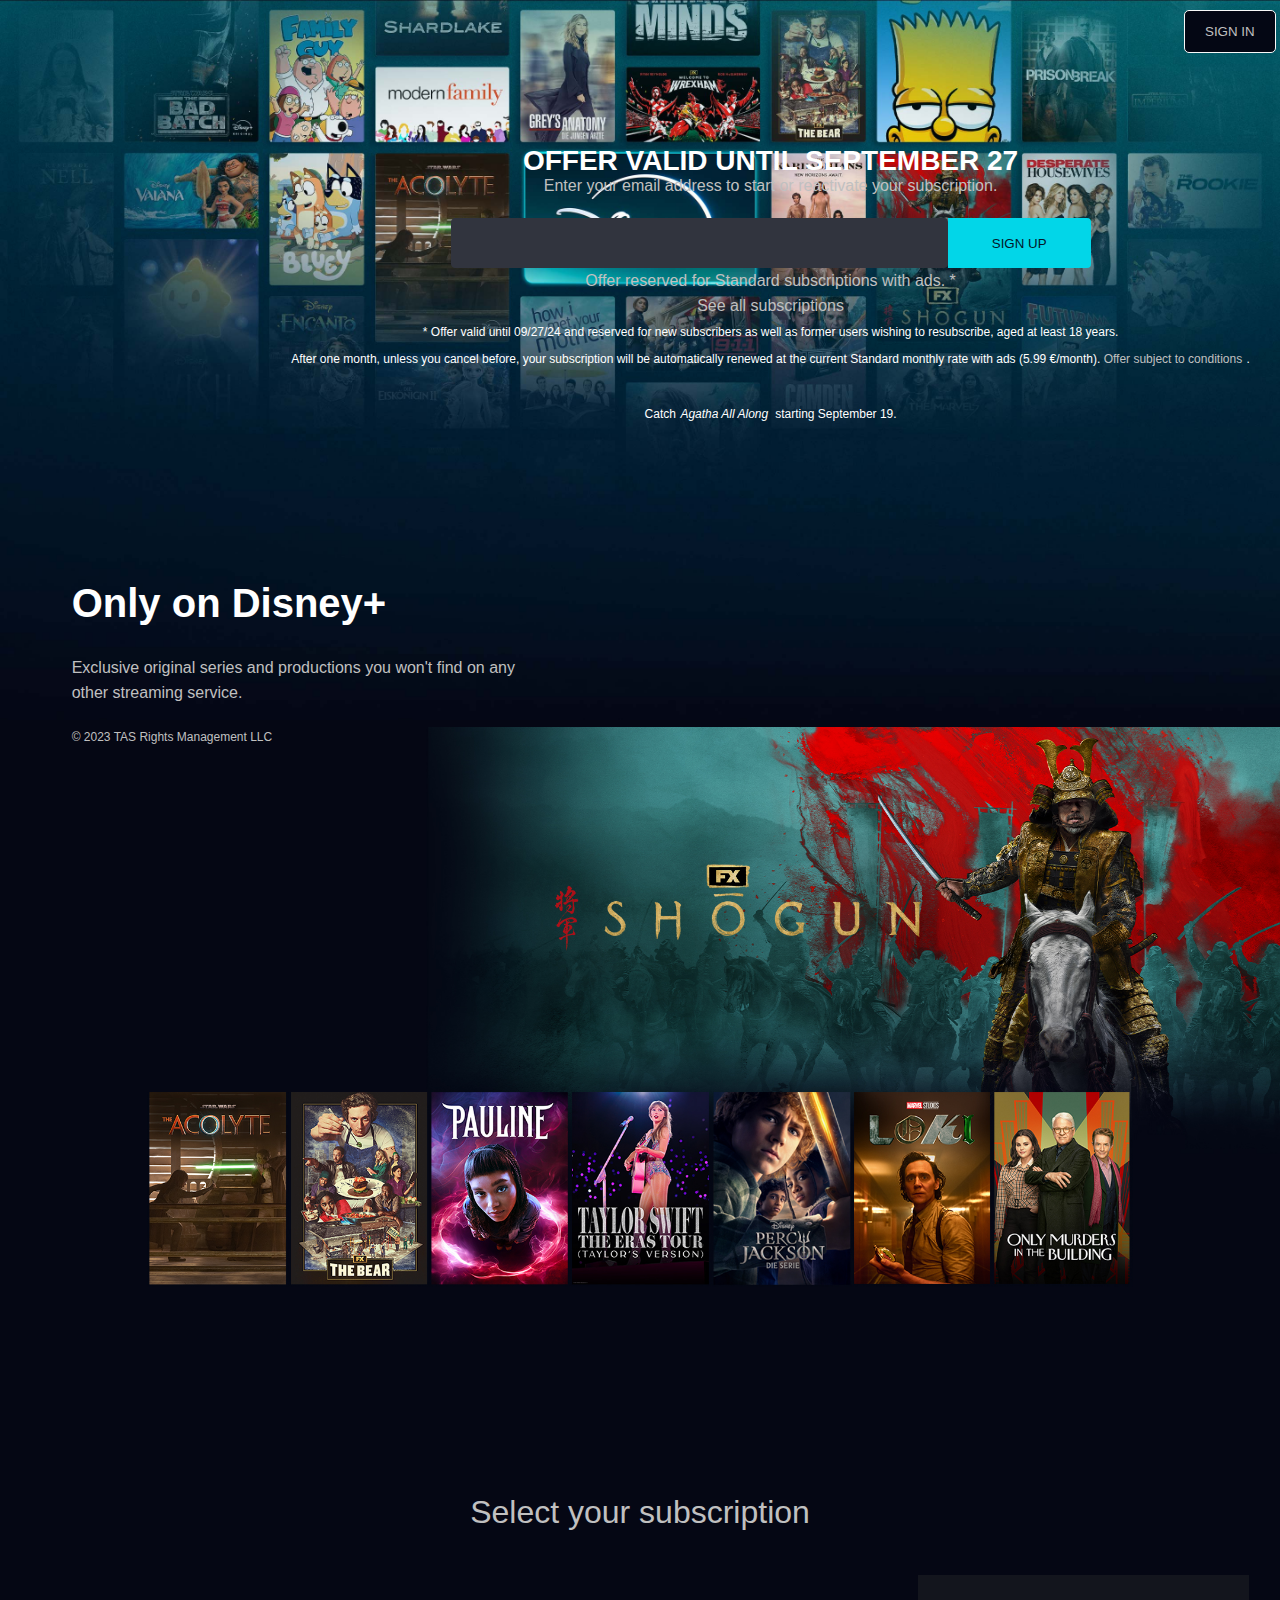
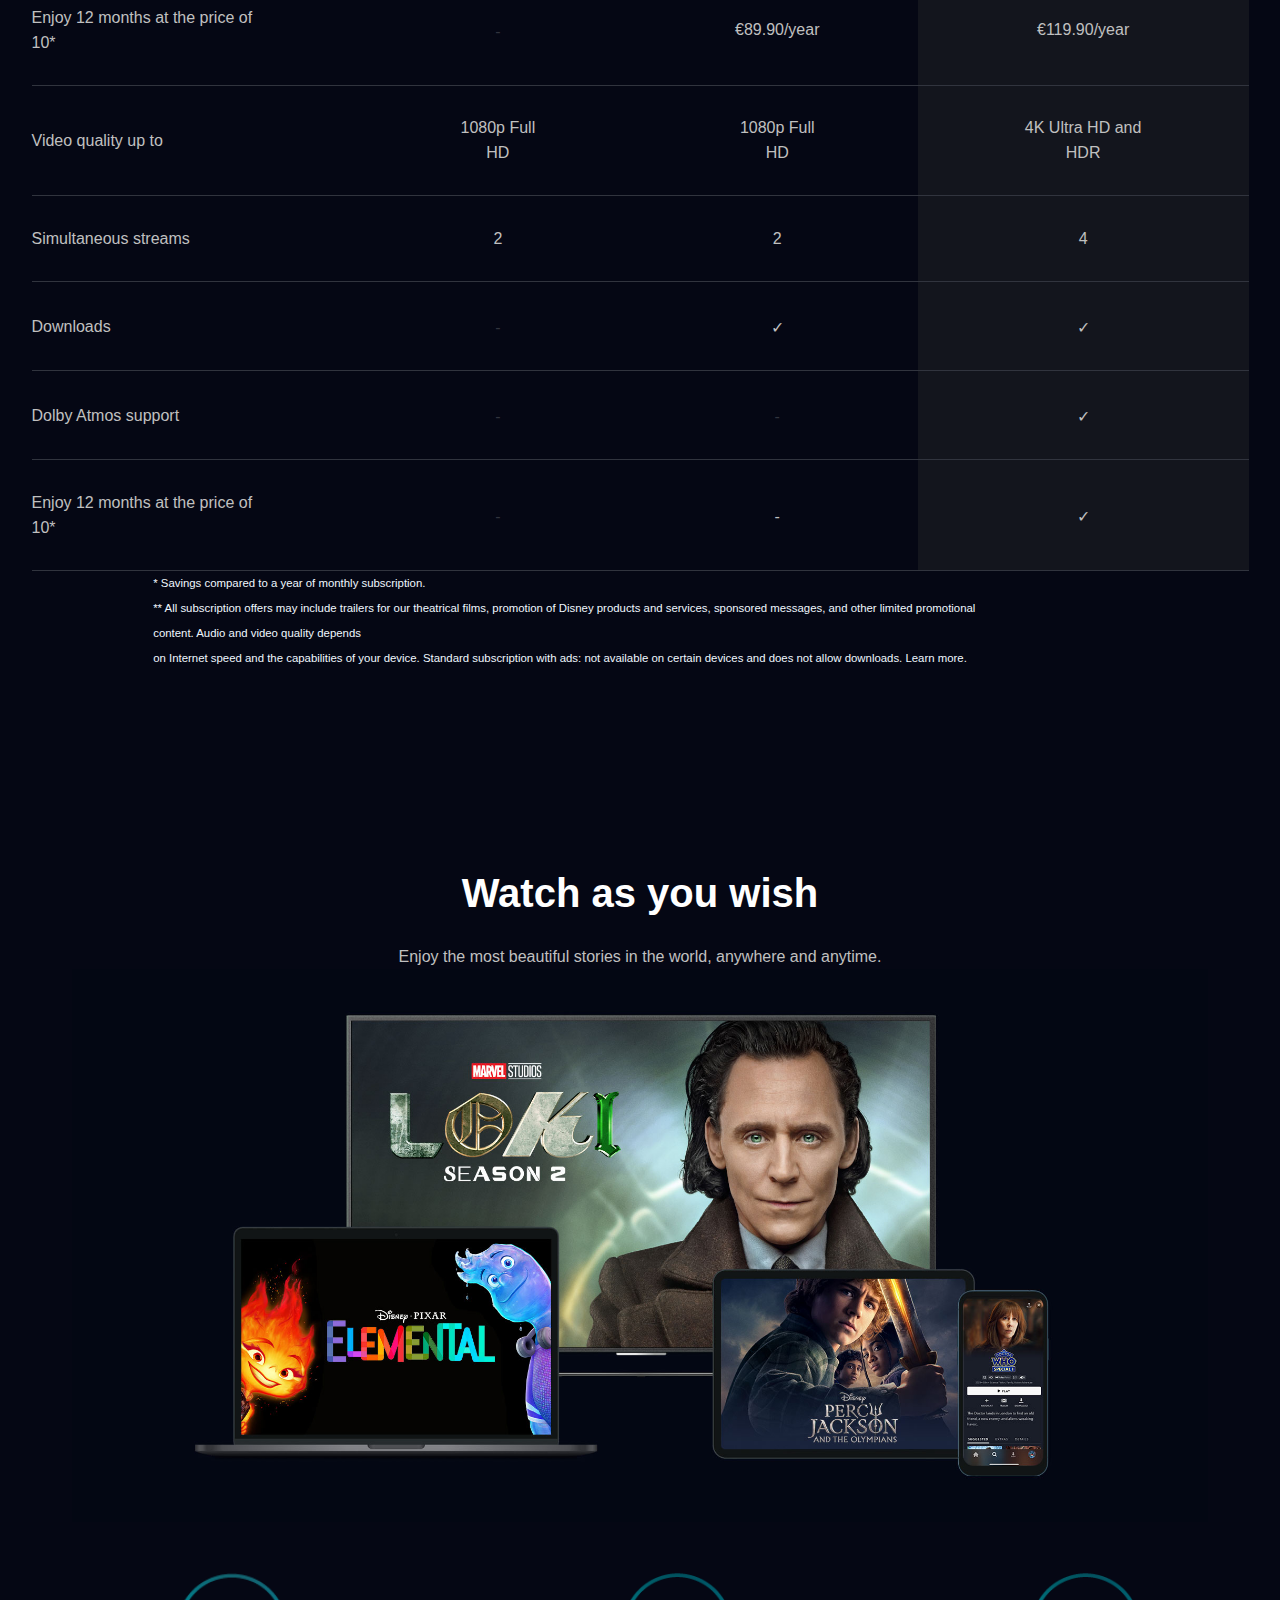
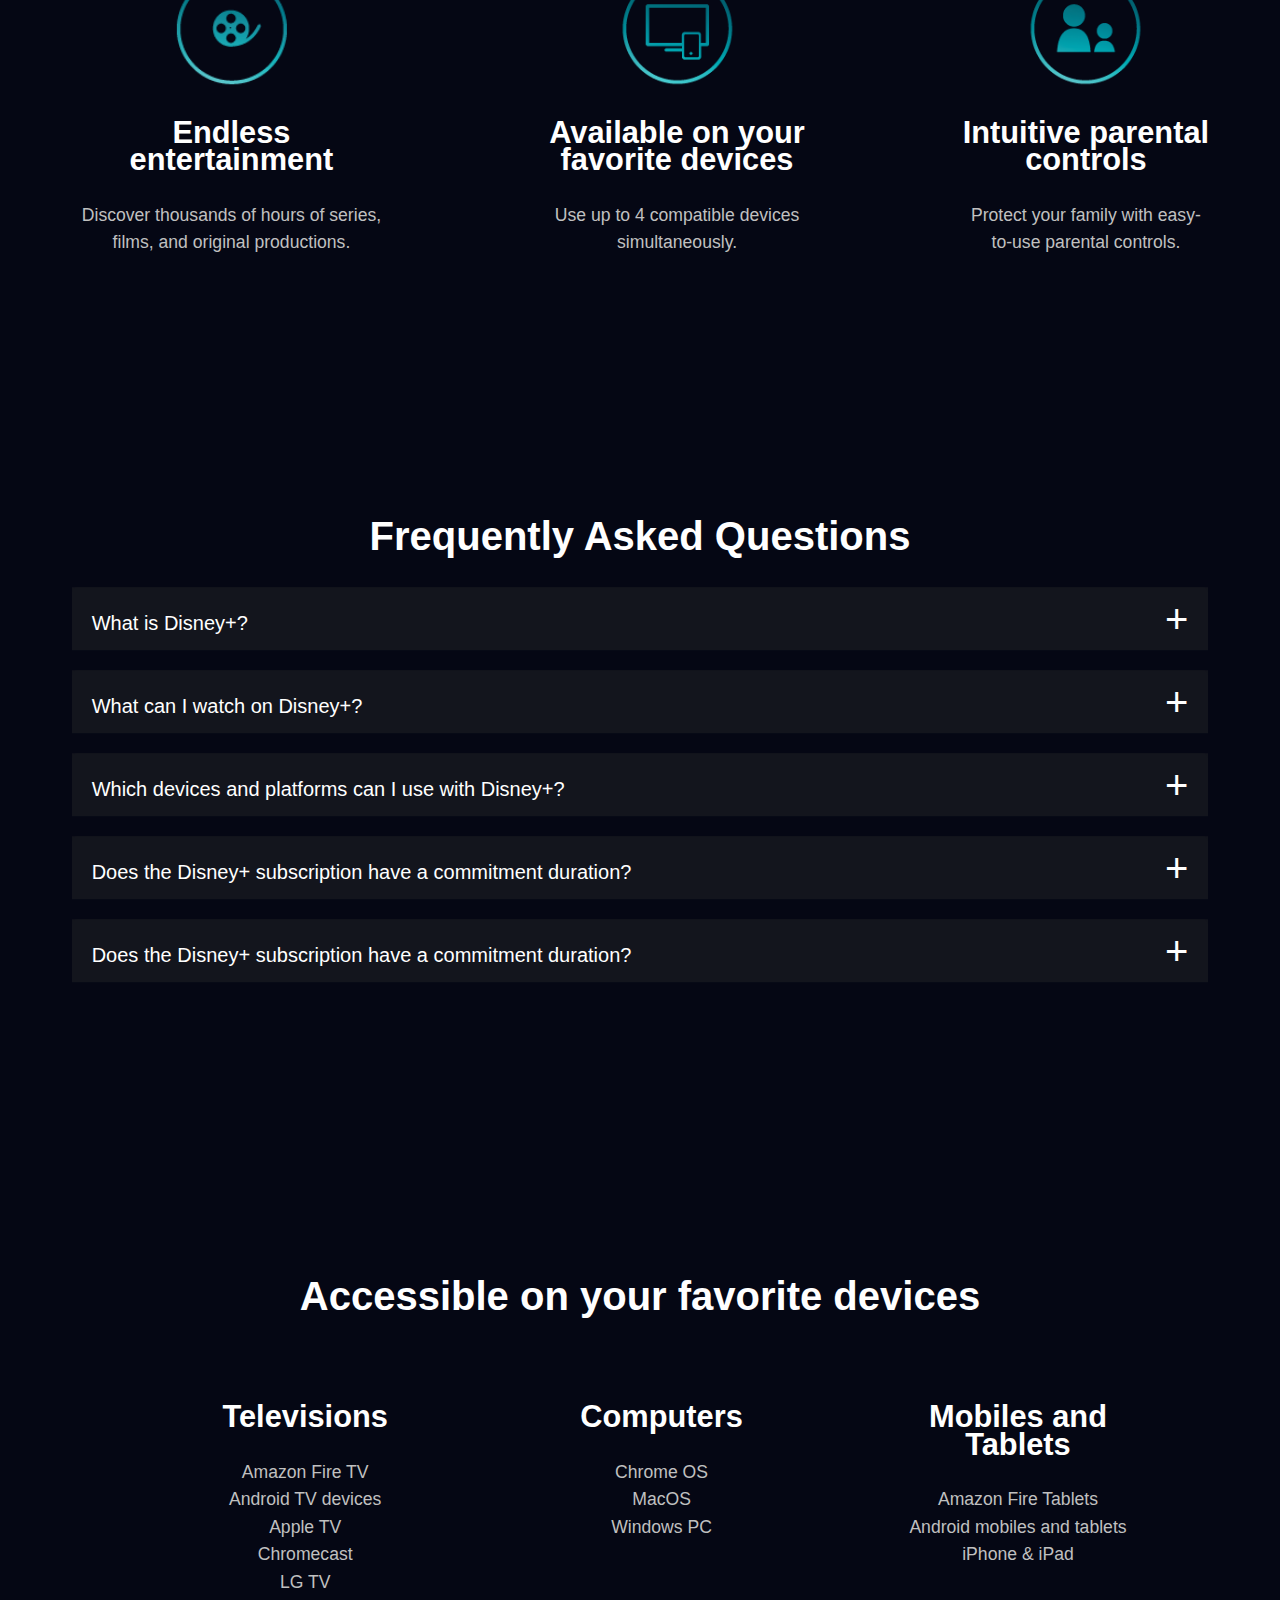
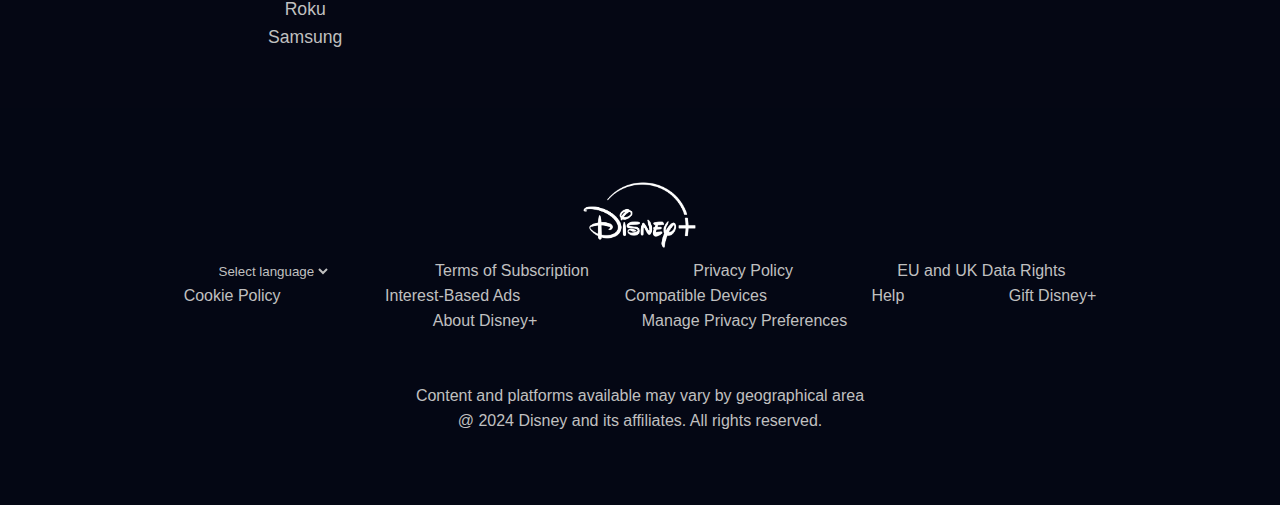
==== commit fa24c87f: "Update index-eng.html" ====
--- a/index-eng.html
+++ b/index-eng.html
@@ -5,8 +5,8 @@
     <meta charset="UTF-8">
     <meta name="viewport" content="width=device-width, initial-scale=1.0">
     <title>Disney+ | Original Productions, Hit Movies, and Series</title>
-    <link rel="icon" type="image" href="/img/favicon-v2.ico">
-    <link rel="stylesheet" href="/css/style.css">
+    <link rel="icon" type="image" href="./img/favicon-v2.ico">
+    <link rel="stylesheet" href="./css/style.css">
 </head>
 
 <body>
@@ -14,7 +14,7 @@
     <main>
         <section class="top-page">
             <a href="index.html"><button class="btn-1">SIGN IN</button></a>
-            <img src="/img/original_2.jpeg" alt="signup">
+            <img src="./img/original_2.jpeg" alt="signup">
 
             <div class="integrationcenter">
                 <h3>OFFER VALID UNTIL SEPTEMBER 27</h3>
@@ -52,7 +52,7 @@
             </div>
             </img>
         </section>
-        <img src="/img/original_4.jpeg" alt="content">
+        <img src="./img/original_4.jpeg" alt="content">
         <section class="align-content">
             <div class="integrationleft">
                 <h2>
@@ -133,12 +133,12 @@
                     <h2>Watch as you wish</h2>
                     <p>Enjoy the most beautiful stories in the world, anywhere and anytime.</p>
                     <picture>
-                        <img src="/img/original.jpeg" alt="loki">
+                        <img src="./img/original.jpeg" alt="loki">
                     </picture>
                     <ul class="grid-list2">
                         <li class="grid-center-item">
                             <picture>
-                                <img class="logo" src="/img/logo-bobine-film.png" width="100" height="101"
+                                <img class="logo" src="./img/logo-bobine-film.png" width="100" height="101"
                                     alt="film reel" loading="lazy">
                                 <h3>Endless entertainment</h3>
                                 <br>
@@ -147,7 +147,7 @@
                         </li>
                         <li class="grid-center-item">
                             <picture>
-                                <img class="logo" src="/img/logo-ecran-couleur.png" width="100" height="101"
+                                <img class="logo" src="./img/logo-ecran-couleur.png" width="100" height="101"
                                     alt="screen" loading="lazy">
                                 <h3>Available on your favorite devices</h3>
                                 <br>
@@ -156,7 +156,7 @@
                         </li>
                         <li class="grid-center-item">
                             <picture>
-                                <img class="logo" src="/img/original_9.png" width="100" height="101" alt="control"
+                                <img class="logo" src="./img/original_9.png" width="100" height="101" alt="control"
                                     loading="lazy">
                                 <h3>Intuitive parental controls</h3>
                                 <br>
@@ -170,6 +170,7 @@
                     <div class="faq-container dropdown">
                         <button class=" bloc-top">
                             <span>What is Disney+?</span>
+                            <span class="plus"></span>
                         </button>
                         <div class="bloc-links">
                             <ul>
@@ -186,6 +187,7 @@
                     <div class="dropdown">
                         <button class=" bloc-top">
                             <span>What can I watch on Disney+?</span>
+                            <span class="plus"></span>
                         </button>
                         <div class="bloc-links">
                             <ul>
@@ -214,6 +216,7 @@
                     <div class="dropdown">
                         <button class="bloc-top">
                             <span>Which devices and platforms can I use with Disney+?</span>
+                            <span class="plus"></span>
                         </button>
                         <div class="bloc-links">
                             <ul>
@@ -254,6 +257,7 @@
                     <div class="dropdown">
                         <button class="bloc-top">
                             <span>Does the Disney+ subscription have a commitment duration?</span>
+                            <span class="plus"></span>
                         </button>
                         <div class="bloc-links">
                             <ul>
@@ -271,6 +275,7 @@
                     <div class="dropdown">
                         <button class="bloc-top">
                             <span>Does the Disney+ subscription have a commitment duration?</span>
+                            <span class="plus"></span>
                         </button>
                         <div class="bloc-links">
                             <ul>
@@ -293,7 +298,7 @@
                             </ul>
                         </div>
                     </div>
-                    <script src="/jss/toggle-text.js"></script>
+                    <script src="./jss/toggle-text.js"></script>
                 </section>
                 <section>
                     <h2>
@@ -302,7 +307,7 @@
                     <ul class="grid-list">
                         <li class="grid-center-item2">
                             <picture>
-                                <img class="logo2" src="/img/logo-television.png" alt="TV Icon" loading="lazy">
+                                <img class="logo2" src="./img/logo-television.png" alt="TV Icon" loading="lazy">
                             </picture>
                             <h3>Televisions</h3>
                             <br>
@@ -318,7 +323,7 @@
                         </li>
                         <li class="grid-center-item2">
                             <picture>
-                                <img class="logo2" src="/img/logo-ecran-ordinateur.png" alt="Computer Icon"
+                                <img class="logo2" src="./img/logo-ecran-ordinateur.png" alt="Computer Icon"
                                     loading="lazy">
                             </picture>
                             <h3>Computers</h3>
@@ -331,7 +336,7 @@
                         </li>
                         <li class="grid-center-item2">
                             <picture>
-                                <img class="logo2" src="/img/logo-tablet.png" alt="Tablet Icon" loading="lazy">
+                                <img class="logo2" src="./img/logo-tablet.png" alt="Tablet Icon" loading="lazy">
                             </picture>
                             <h3>Mobiles and Tablets</h3>
                             <br>
@@ -343,7 +348,7 @@
                         </li>
                         <li class="grid-center-item2">
                             <picture>
-                                <img class="logo2" src="/img/logo-manette.png" alt="Game Console Icon" loading="lazy">
+                                <img class="logo2" src="./img/logo-manette.png" alt="Game Console Icon" loading="lazy">
                             </picture>
                             <h3>Gaming Consoles</h3>
                             <br>
@@ -363,15 +368,15 @@
 
             <div class="Disney">
                 <picture>
-                    <img class="logoD" src="/img/grand-logo-disney-plus.png" alt="Disney">
+                    <img class="logoD" src="./img/grand-logo-disney-plus.png" alt="Disney">
                 </picture>
             </div>
             <div class="modalités">
                 <ul class="grid-list3">
                     <select class="grid-center-item" id="language-select" onchange="changeLanguage()">
                         <option value="">Select language</option>
-                        <option value="/index.html">Français</option>
-                        <option value="/index-eng.html">English</option>
+                        <option value="./index.html">Français</option>
+                        <option value="./index-eng.html">English</option>
                     </select>
 
                     <script>
@@ -417,4 +422,4 @@
     </footer>
 </body>
 
-</html>+</html>
